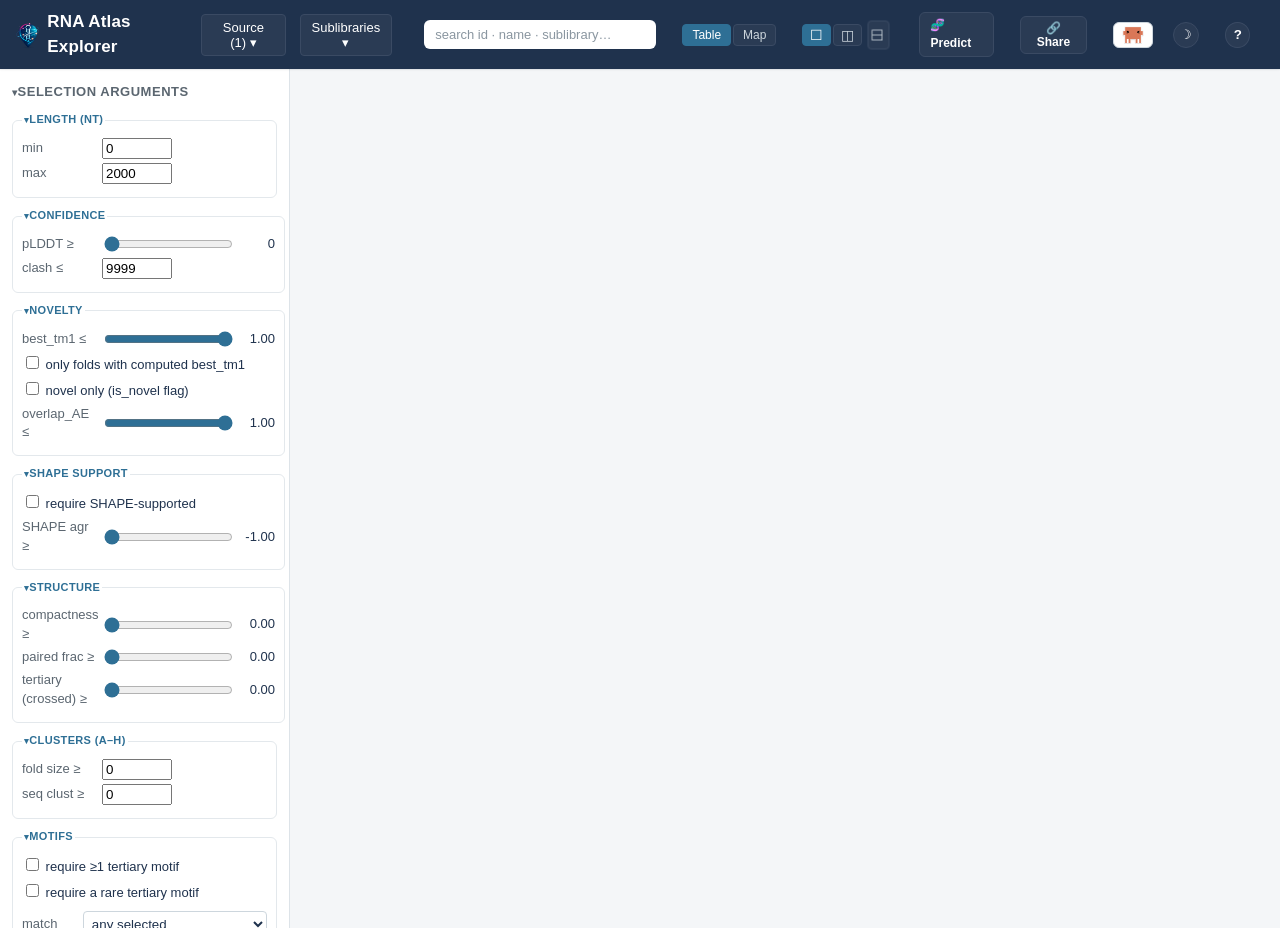
==== web/index.html @ cb6f8e68 "/inference: live-streamed Expert-mode reasoning + recent-jobs polish - "Show live reasoning" opt-in " ====
<!doctype html>
<html lang="en">
<head>
<meta charset="utf-8">
<meta name="viewport" content="width=device-width, initial-scale=1">
<!-- Fathom - beautiful, simple website analytics -->
<script src="https://cdn.usefathom.com/script.js" data-site="RSXPYHRE" data-spa="auto" defer></script>
<!-- / Fathom -->
<title>RNA Atlas Explorer — cryo-EM target selection</title>
<link rel="icon" type="image/png" sizes="32x32" href="favicon-32x32.png">
<link rel="icon" type="image/png" sizes="16x16" href="favicon-16x16.png">
<link rel="shortcut icon" href="favicon.ico">
<link rel="apple-touch-icon" sizes="180x180" href="apple-touch-icon.png">
<link rel="stylesheet" href="style.css">
<script>/* set theme before first paint to avoid a flash */try{if(localStorage.getItem("atlas_theme")==="dark")document.documentElement.setAttribute("data-theme","dark");}catch(e){}</script>
</head>
<body>
<div id="gate" class="hidden">
  <div class="gate-card">
    <img class="gate-logo" src="logo_exp.png" alt="RNA Atlas Explorer">
    <p class="gate-sub">Enter the access passcode.</p>
    <input id="gate-input" type="password" autocomplete="off" placeholder="passcode">
    <button id="gate-go">Enter</button>
    <p id="gate-msg" class="gate-err"></p>
    <p class="gate-note">Invitation-based access only for now. To get access, reach out to the team:</p>
    <a class="gate-mail" href="mailto:rhiju@stanford.edu,chaitjo@stanford.edu,zouinkhim@janelia.hhmi.org?subject=RNA%20Atlas%20Explorer%20%E2%80%94%20access%20request&amp;body=Hi%2C%0A%0AI%27d%20like%20to%20request%20access%20to%20the%20RNA%20Atlas%20Explorer.%0A%0AName%3A%0AAffiliation%3A%0A">&#9993; Request access</a>
  </div>
</div>

<header>
  <img class="hdr-logo" src="icon.png" alt="">
  <h1>RNA Atlas Explorer</h1>
  <span id="sourcewrap">
    <button id="source-btn" title="Choose data sources">Source &#9662;</button>
    <div id="source-panel" class="hidden"></div>
  </span>
  <span id="sublibwrap">
    <button id="sublib-btn" title="Filter by sublibrary (all selected by default)">Sublibraries &#9662;</button>
    <div id="sublib-panel" class="hidden">
      <div class="srcsub-h">Sublibraries <button id="sublib-all" class="linkish" type="button">all</button> · <button id="sublib-none" class="linkish" type="button">none</button></div>
      <div id="sublib_filter" class="letters"></div>
    </div>
  </span>
  <input id="search" type="search" placeholder="search id · name · sublibrary…" autocomplete="off">
  <span id="viewctl" title="view">
    <button data-view="table" class="active">Table</button>
    <button data-view="map">Map</button>
  </span>
  <span id="layoutctl" title="preview panel layout">
    <button data-mode="modal" title="Centered window">&#9744;</button>
    <button data-mode="right" title="Dock right">&#9707;</button>
    <button data-mode="bottom" title="Dock bottom">&#9707;</button>
  </span>
  <a id="inference-btn" href="inference/" title="Open RNAnix — predict a structure from a sequence">&#129516; Predict</a>
  <button id="share-btn" title="Copy a link to exactly this view (filters, map position, open fold)">&#128279; Share</button>
  <button id="agent-btn" title="Ask the Atlas assistant"><img src="claude.png" alt="Ask Claude"></button>
  <button id="theme-btn" title="Toggle light / dark theme" aria-label="Toggle light or dark theme">&#9789;</button>
  <button id="help-btn" title="What do the filters & metrics mean?">?</button>
  <span id="count" class="count"></span>
</header>

<div id="layout">
  <aside id="config">
    <h2>Selection arguments</h2>

    <fieldset>
      <legend>Length (nt)</legend>
      <div class="row"><label>min</label><input type="number" id="len_min" value="0" min="0"><span id="len_min_v"></span></div>
      <div class="row"><label>max</label><input type="number" id="len_max" value="2000" min="0"><span id="len_max_v"></span></div>
    </fieldset>

    <fieldset>
      <legend>Confidence</legend>
      <div class="row"><label>pLDDT &ge;</label><input type="range" id="plddt_min" min="0" max="100" value="0" step="1"><span id="plddt_min_v">0</span></div>
      <div class="row"><label>clash &le;</label><input type="number" id="clash_max" value="9999" step="1"></div>
    </fieldset>

    <fieldset>
      <legend>Novelty</legend>
      <div class="row"><label>best_tm1 &le;</label><input type="range" id="tm_max" min="0" max="1" value="1" step="0.01"><span id="tm_max_v">1.00</span></div>
      <label class="chk"><input type="checkbox" id="tm_has"> only folds with computed best_tm1</label>
      <label class="chk"><input type="checkbox" id="novel_only"> novel only (is_novel flag)</label>
      <div class="row"><label>overlap_AE &le;</label><input type="range" id="ov_max" min="0" max="1" value="1" step="0.01"><span id="ov_max_v">1.00</span></div>
    </fieldset>

    <fieldset>
      <legend>SHAPE support</legend>
      <label class="chk"><input type="checkbox" id="shape_ok"> require SHAPE-supported</label>
      <div class="row"><label>SHAPE agr &ge;</label><input type="range" id="agr_min" min="-1" max="1" value="-1" step="0.01"><span id="agr_min_v">-1.00</span></div>
    </fieldset>

    <fieldset>
      <legend>Structure</legend>
      <div class="row"><label>compactness &ge;</label><input type="range" id="cr_min" min="0" max="5" value="0" step="0.05"><span id="cr_min_v">0</span></div>
      <div class="row"><label>paired frac &ge;</label><input type="range" id="bp_min" min="0" max="1" value="0" step="0.01"><span id="bp_min_v">0.00</span></div>
      <div class="row"><label title="fraction of residues in a crossed (tertiary) contact pair — tangled fold, distinct from compactness">tertiary (crossed) &ge;</label><input type="range" id="cf_min" min="0" max="1" value="0" step="0.01"><span id="cf_min_v">0.00</span></div>
    </fieldset>

    <fieldset>
      <legend>Clusters (A&ndash;H)</legend>
      <div class="row"><label>fold size &ge;</label><input type="number" id="fold_min" value="0" min="0"></div>
      <div class="row"><label>seq clust &ge;</label><input type="number" id="sclust_min" value="0" min="0"></div>
    </fieldset>

    <fieldset>
      <legend>Motifs</legend>
      <label class="chk"><input type="checkbox" id="req_tert"> require &ge;1 tertiary motif</label>
      <label class="chk"><input type="checkbox" id="req_rare"> require a rare tertiary motif</label>
      <div class="row"><label>match</label><select id="motif_mode"><option value="any">any selected</option><option value="all">all selected</option></select></div>
      <div id="motif_filter"></div>
    </fieldset>

    <fieldset>
      <legend>Topology</legend>
      <select id="pk"><option value="any">pseudoknot: any</option><option value="1">pseudoknot only</option><option value="0">exclude pseudoknots</option></select>
    </fieldset>


    <fieldset>
      <legend>Termini &amp; scaffolding</legend>
      <select id="termini">
        <option value="any">5&prime;/3&prime; termini: any</option>
        <option value="bp">ends base-paired (1&harr;N)</option>
        <option value="trim">ends paired &mdash; trimmable overhangs</option>
      </select>
      <div class="row"><label>max overhang (nt)</label><input type="number" id="overhang_max" value="10" min="0"></div>
      <label class="chk"><input type="checkbox" id="uucg"> UUCG tetraloop only</label>
    </fieldset>

    <fieldset>
      <legend>Conditioning</legend>
      <label class="chk"><input type="checkbox" class="cf" value="msa"> MSA-conditioned</label>
      <label class="chk"><input type="checkbox" class="cf" value="tbm"> TBM (template-based)</label>
      <label class="chk"><input type="checkbox" class="cf" value="chemmap"> Chemmap input (SHAPE-guided)</label>
      <label class="chk"><input type="checkbox" class="cf" value="none"> Sequence-only (unconditioned)</label>
    </fieldset>

    <fieldset>
      <legend>Ranking</legend>
      <select id="rank_key">
        <option value="best_tm1:asc">novelty (best_tm1 ascending)</option>
        <option value="overlap_ae:asc">distinct vs A&ndash;E (overlap ascending)</option>
        <option value="score:desc">composite score</option>
        <option value="plddt:desc">pLDDT</option>
        <option value="length:desc">length (large first)</option>
        <option value="n_rare:desc">rare motifs</option>
        <option value="contact_ratio:desc">compactness</option>
        <option value="bp_fraction:desc">base-paired fraction</option>
        <option value="crossed_frac:desc">tertiary complexity (crossed-pairs)</option>
        <option value="mohca_regime_frac:desc">MOHCA-regime fraction (25&ndash;50 nt)</option>
        <option value="fold_size:desc">structural fold size (largest cluster)</option>
        <option value="seq_cluster_size:desc">sequence cluster size</option>
      </select>
      <div class="row"><label>top-N</label><input type="number" id="topn" value="200" min="1"></div>
      <label class="chk"><input type="checkbox" id="per_letter"> top-N per letter</label>
    </fieldset>

    <fieldset>
      <legend>Display</legend>
      <label class="chk" for="color_by">3D structure coloring</label>
      <select id="color_by">
        <option value="a23">2A3 SHAPE reactivity</option>
        <option value="dms">DMS reactivity</option>
        <option value="plddt">pLDDT confidence</option>
        <option value="pairing">base pairing (paired/unpaired)</option>
        <option value="nuc">nucleotide (A/C/G/U)</option>
        <option value="crossed">tertiary crossed-pairs (pinned residues)</option>
        <option value="spectrum">spectrum (5&prime;&rarr;3&prime;)</option>
      </select>
      <label class="chk" for="ss_view">2D secondary structure</label>
      <select id="ss_view"><option value="proj">3D projection (flattened fold)</option><option value="forna">2D layout (forna-style)</option><option value="arc">arc diagram</option></select>
      <label class="chk"><input type="checkbox" id="alt_palette" checked> base colors: A gold · C green · G red · U blue</label>
    </fieldset>

    <button id="reset">Reset</button>
  </aside>

  <main id="results">
    <table id="tbl">
      <thead><tr id="thead"></tr></thead>
      <tbody id="tbody"></tbody>
    </table>
    <div id="showmore" class="hidden"></div>
    <div id="mapwrap" class="hidden">
      <div id="mapctl">
        <label>color by</label>
        <select id="map_color">
          <option value="best_tm1">novelty (best_tm1)</option>
          <option value="plddt">pLDDT</option>
          <option value="fold_size">structural fold size</option>
          <option value="bp_fraction">base-paired fraction</option>
          <option value="contact_ratio">compactness</option>
          <option value="rna_type">RNA type</option>
          <option value="letter">library</option>
        </select>
        <span class="map-hint">scroll = zoom · drag = pan · click a point = open · hover = info</span>
        <span id="maplegend"></span>
      </div>
      <canvas id="map"></canvas>
      <div id="maptip" class="hidden"></div>
    </div>
  </main>
</div>

<div id="agent" class="hidden">
  <div class="agent-head">
    <img src="claude.png" alt="" class="agent-logo">
    <span>Atlas assistant</span>
    <select id="agent-model" title="model">
      <option value="claude-sonnet-4-6">Sonnet 4.6</option>
      <option value="claude-opus-4-8">Opus 4.8</option>
      <option value="claude-haiku-4-5-20251001">Haiku 4.5</option>
      <option value="claude-fable-5">Fable 5</option>
    </select>
    <button id="agent-clear" title="Clear conversation">clear</button>
    <button id="agent-close" title="Close">&times;</button>
  </div>
  <div id="agent-log"></div>
  <div id="agent-input-row">
    <textarea id="agent-input" rows="2" placeholder="Ask me to filter, find folds, analyze, or draw a chart…"></textarea>
    <button id="agent-send">Send</button>
  </div>
</div>

<div id="help" class="hidden">
  <div class="help-card">
    <button id="help-close" title="Close">&times;</button>
    <h2>Filters &amp; metrics</h2>
    <p class="help-intro">Every fold in the curated distillation set (7,757) is a redundancy-reduced cluster
      representative that is novel vs the v341 PDB training set. All filtering happens live in your browser;
      settings persist across reloads.</p>

    <h3>Identity &amp; size</h3>
    <dl>
      <dt>Search</dt><dd>Matches the <b>seq_id</b>, the human-readable <b>name</b>, or the <b>sublibrary</b>.</dd>
      <dt>Length</dt><dd>Design-region length in nucleotides (excludes the fixed primer/barcode padding).</dd>
      <dt>Source / letter</dt><dd>Pick datasets in the header <b>Source</b> menu — check any combination and the table merges them. Under <b>Ribonanza-2 curated</b>, per-library letter checkboxes appear: <b>A–E</b> = synthetic designs (gRNAde, UW, RNAMake), <b>F–H</b> = natural RNAs (RNAcentral). Ribo-1 pseudolabel / OpenKnot / RFAM-PDB are separate sources (no SHAPE/motif columns).</dd>
    </dl>

    <h3>Confidence</h3>
    <dl>
      <dt>pLDDT</dt><dd>Model confidence, 0–100; higher = more confident. The pool bar is pLDDT&gt;85.</dd>
      <dt>clashscore</dt><dd>Steric clashes per 1000 atoms (Phenix); lower = cleaner geometry. Populated on curated reps.</dd>
    </dl>

    <h3>Novelty</h3>
    <dl>
      <dt>best_tm1</dt><dd>USalign <b>TM1 to the closest of the 2,243 v341 PDB-RNA chains</b>. <b>Lower = more novel</b> (≲0.45 novel, ≲0.40 clearly novel). Fold-level for the whole set; the deck candidates use a per-structure value.</dd>
      <dt>nearest</dt><dd>The closest known PDB chain found for that TM1; hover (or see the deep view) for the <b>RCSB entry title</b> — handy for sanity checks.</dd>
      <dt>overlap_AE</dt><dd>For an F–H fold, the TM1 to its closest <b>A–E</b> fold — i.e. how structurally redundant it is across the natural/synthetic sets. Lower = more distinct.</dd>
    </dl>

    <h3>Chemical mapping (SHAPE/DMS)</h3>
    <dl>
      <dt>SHAPE</dt><dd><b>yes</b> = the fold's tertiary-motif residues are <i>protected</i> (mean 2A3 protection &gt; 0) or the fold's reactivity agrees with its predicted pairing (r(2A3) &lt; −0.2). <b>no</b> = reactivity exists but doesn't indicate protection. <b>n/d</b> = no usable protection signal (no tertiary motif to score, or no reactivity coverage) — the raw reactivity may still be viewable in the fold's deep view. A–E reactivity is read from the experiment HDF5s; F–H from the full design-aligned chemmap.</dd>
      <dt>SHAPE agr</dt><dd>SHAPE–pairing agreement: correlation of 2A3 reactivity with the <i>unpaired</i> positions. <b>Positive = good</b> (reactive where unpaired, protected where paired ⇒ the chemical mapping supports the predicted fold). This is the sign-flipped <code>r(2A3,is-paired)</code>.</dd>
    </dl>
    <p class="help-intro">In a fold's deep view, the <b>pairing track</b> (white = paired, light red = unpaired) sits under the DMS/2A3 reactivity rows so you can visually check agreement: unpaired (light red) should line up with reactive (red) reactivity. Pairing comes from the fold representative's predicted secondary structure.</p>

    <h3>Structure</h3>
    <dl>
      <dt>Compactness</dt><dd><b>C1′–C1′ contact ratio</b>: number of nucleotide pairs whose C1′ atoms are within 8 Å (sequence separation ≥ 6), divided by length. A globularity proxy (the RNA analog of the AlphaFold-DB Cα contact ratio). <b>Higher = more compact / globular</b>; an extended chain scores near 0.</dd>
      <dt>Base-paired fraction</dt><dd>Fraction of positions that are paired in the fold's predicted secondary structure (dot-bracket). Higher = more structured. Computed on the fold representative.</dd>
    </dl>

    <h3>Motifs &amp; topology</h3>
    <dl>
      <dt>Motifs</dt><dd>Tertiary RNA motifs detected by Rosetta <code>rna_motif</code> (A-minor, TL-receptor, T-loop, U-turn, platform, …). Filter by "≥1 tertiary", "a rare tertiary", or specific types. <b>tert</b>/<b>rare</b> columns count them.</dd>
      <dt>Tertiary complexity (crossed-pairs)</dt><dd><b>Fraction of residues in a ‘crossed’ contact pair</b> (Max/Rhiju): a 3D contact pair (i,j) is crossed when another contact (k,l) interleaves it (i&lt;k&lt;j&lt;l) — the residue is pinned by tertiary structure, not just nested 2D pairing. bpp-free 3D topology. <b>Distinct from compactness</b> (density) and a continuous 3D-contact generalization of <b>pseudoknot</b>: it separates genuinely tangled tertiary folds from merely compact hairpins. Threshold contact &lt; 12 Å, |i&minus;j| &ge; 8 (Rhiju to finalize). The “tertiary crossed-pairs” 3D coloring mode paints these pinned residues.</dd>
      <dt>MOHCA-regime fraction</dt><dd>Fraction of predicted contacts in MOHCA-seq’s strongest range (medium-range, 25&ndash;50 nt separation) — a proxy for where a MOHCA map would most add signal.</dd>
      <dt>Pseudoknot</dt><dd>The predicted secondary structure contains crossed base pairs.</dd>
    </dl>

    <h3>Ranking &amp; display</h3>
    <dl>
      <dt>Ranking · top-N · per letter</dt><dd>Sort key (novelty, compactness, base-paired fraction, pLDDT, length, …) and how many rows to show — overall, or top-N within each library. Click any column header to sort by it.</dd>
      <dt>Base colors</dt><dd>Toggle the sequence-strip nucleotide palette (A gold · C green · G red · U blue).</dd>
    </dl>

    <h3>Deep view (click any row)</h3>
    <dl>
      <dt>3D structure</dt><dd>Interactive cartoon; tertiary-motif residues shown as colored sticks. The <b>3D structure coloring</b> dropdown (Display panel) selects how the cartoon is colored: <b>2A3 / DMS reactivity</b> (blue = protected → red = reactive), <b>pLDDT confidence</b> (blue high → orange low), <b>base pairing</b> (white = paired, light red = unpaired), <b>nucleotide</b> (A/C/G/U palette), or <b>spectrum</b> (5′→3′). Reactivity falls back to spectrum when a fold has no chemical-mapping data. Dock it centered / right / bottom via the header layout buttons.</dd>
      <dt>Tracks</dt><dd>Motif lanes · sequence · DMS · 2A3 reactivity, aligned on the design-sequence position axis.</dd>
    </dl>
  </div>
</div>

<div id="deep" class="hidden mode-modal">
  <div class="deep-card">
    <div class="deep-head">
      <h2 id="deep-title"></h2>
      <div class="deep-tools">
        <select id="deep_color_by" class="deep-cby" title="3D coloring">
          <option value="a23">2A3 SHAPE reactivity</option>
          <option value="dms">DMS reactivity</option>
          <option value="plddt">pLDDT confidence</option>
          <option value="pairing">base pairing (paired/unpaired)</option>
          <option value="nuc">nucleotide (A/C/G/U)</option>
          <option value="crossed">tertiary crossed-pairs (pinned residues)</option>
          <option value="spectrum">spectrum (5&prime;&rarr;3&prime;)</option>
        </select>
        <span class="vtoggle" id="deep-vtoggle" title="3D viewer engine">
          <button type="button" data-v="3dmol">3Dmol</button>
          <button type="button" data-v="molstar">Mol*</button>
        </span>
        <button id="deep-pano" title="Panoramic view — tile everything to fit your screen">&#9974; Panoramic</button>
        <button id="deep-export" title="Download cif + pdb + png + txt as a zip">⤓ Export</button>
        <button id="deep-close" title="Close">&times;</button>
      </div>
    </div>
    <div class="deep-body">
      <div id="viewer3d"></div>
      <div id="tracks"></div>
      <div id="props"></div>
      <div id="reactchart"></div>
    </div>
  </div>
</div>

<div id="chartmodal" class="hidden">
  <div class="cm-card">
    <div class="cm-head"><span id="cm-title"></span><span class="cm-sp"></span><button id="cm-dl" title="Download">&#10515; download</button><button id="cm-close" title="Close">&times;</button></div>
    <div id="cm-body"></div>
  </div>
</div>

<script>/* theme toggle — self-contained, independent of app.js */
(function () {
  function sync() {
    var dark = document.documentElement.getAttribute("data-theme") === "dark";
    var b = document.getElementById("theme-btn");
    if (b) { b.innerHTML = dark ? "&#9728;" : "&#9789;"; b.title = dark ? "Switch to light theme" : "Switch to dark theme"; }
  }
  var btn = document.getElementById("theme-btn");
  if (btn) btn.addEventListener("click", function () {
    var dark = document.documentElement.getAttribute("data-theme") === "dark";
    if (dark) document.documentElement.removeAttribute("data-theme");
    else document.documentElement.setAttribute("data-theme", "dark");
    try { localStorage.setItem("atlas_theme", dark ? "light" : "dark"); } catch (e) {}
    sync();
  });
  sync();
})();
</script>
<script src="lib/3Dmol-min.js"></script>
<script src="config.js"></script>
<script src="datasets.js"></script>
<script src="viz_style.js"></script>
<script src="ss.js"></script>
<script src="app.js"></script>
<script src="agent.js"></script>
</body>
</html>
---- web/style.css ----
/* ============================================================================
   Design tokens. UI chrome colors/elevation/radii route through these CSS
   variables so the palette stays consistent and the UI can re-theme from one
   place. (Data-visualization colors — nucleotide/reactivity/pLDDT palettes,
   motif chips — are intentionally fixed and live in viz_style.js / inline.)
   [data-theme="dark"] overrides just the values (opt-in via the header toggle).
   Plot surfaces (--plot-bg) intentionally stay light in both themes: the map +
   reactivity canvases are drawn by JS with dark ink, so their background can't flip.
   ============================================================================ */
:root {
  --bg: #f4f6f8;
  --surface: #ffffff;
  --surface-2: #f0f3f6;
  --surface-3: #eef2f5;
  --header-bg: #1f324d;
  --header-fg: #ffffff;
  --header-fg-dim: #cdd6dd;
  --header-btn: #2a3b54;
  --header-btn-brd: #3a4a63;
  --text: #1f324d;
  --text-2: #34404d;
  --text-muted: #5b6670;
  --text-faint: #8a96a0;
  --border: #dde3e8;
  --border-2: #e3e8ec;
  --border-strong: #cdd6dd;
  --accent: #2e6f95;
  --accent-ink: #ffffff;
  --accent-soft: #eaf3f8;
  --row-hover: #eaf3f8;
  --danger: #c0504d;
  --danger-soft: #fbeaea;
  --ok: #3a7d44;
  --optin-bg: #e7eefc;
  --optin-brd: #9cb6e8;
  --link-loading: #2f6fd6;
  --tooltip-bg: #1f324d;
  --tooltip-fg: #ffffff;
  --viewer-bg: #0d1117;
  --plot-bg: #ffffff;
  --plot-brd: #dde3e8;
  --radius-sm: 4px;
  --radius: 6px;
  --radius-lg: 10px;
  --shadow-1: 0 1px 2px rgba(20,28,40,.06), 0 1px 1px rgba(20,28,40,.04);
  --shadow-2: 0 8px 28px rgba(20,28,40,.18);
  --shadow-3: 0 16px 50px rgba(10,18,24,.34);
  --scrim: rgba(20,28,40,.55);
  --tr-fast: .13s ease;
  --tr: .18s ease;
}
[data-theme="dark"] {
  --bg: #0f141b;
  --surface: #171e28;
  --surface-2: #1c2530;
  --surface-3: #222c38;
  --header-bg: #0b1017;
  --header-fg: #e6edf3;
  --header-fg-dim: #9aa7b3;
  --header-btn: #223243;
  --header-btn-brd: #33445a;
  --text: #e6edf3;
  --text-2: #cdd6dd;
  --text-muted: #9aa7b3;
  --text-faint: #93a1b0;
  --border: #2a3542;
  --border-2: #2a3542;
  --border-strong: #384656;
  --accent: #4a9fd4;
  --accent-ink: #08131c;
  --accent-soft: #172734;
  --row-hover: #1d2a36;
  --danger: #e0736f;
  --danger-soft: #2e1b1b;
  --ok: #5bb168;
  --optin-bg: #1a2740;
  --optin-brd: #35507f;
  --link-loading: #6ea8ff;
  --tooltip-bg: #05080c;
  --tooltip-fg: #e6edf3;
  --shadow-1: 0 1px 2px rgba(0,0,0,.4);
  --shadow-2: 0 8px 28px rgba(0,0,0,.5);
  --shadow-3: 0 16px 50px rgba(0,0,0,.62);
  --scrim: rgba(3,6,10,.66);
}

* { box-sizing: border-box; }
html { color-scheme: light; }
[data-theme="dark"] { color-scheme: dark; }
body { margin: 0; font: 13px/1.45 -apple-system, Segoe UI, Roboto, sans-serif; color: var(--text); background: var(--bg); -webkit-font-smoothing: antialiased; }
::selection { background: color-mix(in srgb, var(--accent) 28%, transparent); }
a { color: var(--accent); }
:focus-visible { outline: 2px solid var(--accent); outline-offset: 2px; border-radius: 3px; }
button { transition: background-color var(--tr-fast), color var(--tr-fast), border-color var(--tr-fast), box-shadow var(--tr-fast), transform var(--tr-fast); }

/* thin, theme-aware scrollbars */
* { scrollbar-width: thin; scrollbar-color: var(--border-strong) transparent; }
*::-webkit-scrollbar { width: 10px; height: 10px; }
*::-webkit-scrollbar-thumb { background: var(--border-strong); border-radius: 6px; border: 2px solid transparent; background-clip: content-box; }
*::-webkit-scrollbar-thumb:hover { background: var(--text-faint); background-clip: content-box; }

header { display: flex; align-items: center; gap: 14px; padding: 10px 16px; background: var(--header-bg); color: var(--header-fg); box-shadow: var(--shadow-1); position: relative; z-index: 40; }
header h1 { font-size: 17px; margin: 0; font-weight: 600; letter-spacing: .01em; }
.hdr-logo { height: 30px; width: auto; margin-right: -6px; }
.universe { font-size: 12px; background: var(--accent); padding: 2px 8px; border-radius: 10px; }
#sourcewrap { position: relative; }
#source-btn { font-size: 13px; border: 1px solid var(--header-btn-brd); background: var(--header-btn); color: var(--header-fg); cursor: pointer; border-radius: var(--radius-sm); padding: 5px 11px; }
#source-btn:hover { background: var(--accent); border-color: var(--accent); }
#source-panel { position: absolute; top: 30px; left: 0; z-index: 60; background: var(--surface); color: var(--text); border: 1px solid var(--border-strong); border-radius: 8px; box-shadow: var(--shadow-2); padding: 8px 12px; min-width: 230px; }
#source-panel.hidden { display: none; }
#source-panel .srcrow { display: block; font-weight: 600; margin: 6px 0 2px; cursor: pointer; }
#source-panel .srcrow input { margin-right: 6px; }
#source-panel { max-height: 74vh; overflow-y: auto; }
#source-panel .srcsub { margin: 2px 0 8px 20px; }
#source-panel .srcsub label { font-weight: 400; }
.srcsub-h { font-size: 10px; text-transform: uppercase; letter-spacing: .04em; color: var(--text-muted); font-weight: 700; margin: 2px 0 6px; }
/* Sublibraries menu — sibling of the Source menu */
#sublibwrap { position: relative; }
#sublib-btn { font-size: 13px; border: 1px solid var(--header-btn-brd); background: var(--header-btn); color: var(--header-fg); cursor: pointer; border-radius: var(--radius-sm); padding: 5px 11px; }
#sublib-btn:hover { background: var(--accent); border-color: var(--accent); }
#sublib-panel { position: absolute; top: 30px; left: 0; z-index: 60; background: var(--surface); color: var(--text); border: 1px solid var(--border-strong); border-radius: 8px; box-shadow: var(--shadow-2); padding: 8px 12px; min-width: 230px; max-height: 74vh; overflow-y: auto; }
#sublib-panel.hidden { display: none; }
#sublib-panel #sublib_filter label { font-weight: 400; font-size: 11px; }
.linkish { background: none; border: 0; color: var(--accent); cursor: pointer; font-size: 10px; padding: 0 2px; }
.linkish:hover { text-decoration: underline; }
#search { margin-left: 18px; width: 260px; padding: 6px 10px; border: 1px solid transparent; border-radius: var(--radius); font-size: 13px; background: var(--surface); color: var(--text); }
#search::placeholder { color: var(--text-faint); }
#search:focus { border-color: var(--accent); }
#layoutctl { margin-left: 12px; display: inline-flex; gap: 2px; }
#layoutctl button { font-size: 14px; line-height: 1; border: 1px solid var(--header-btn-brd); background: var(--header-btn); color: var(--header-fg-dim); cursor: pointer; border-radius: var(--radius-sm); padding: 3px 7px; }
#layoutctl button:hover { color: var(--header-fg); }
#layoutctl button.active { background: var(--accent); color: var(--accent-ink); border-color: var(--accent); }
#layoutctl button[data-mode="bottom"] { transform: rotate(90deg); }
#help-btn, #theme-btn { margin-left: 12px; width: 26px; height: 26px; border-radius: 50%; border: 1px solid var(--header-btn-brd); background: var(--header-btn); color: var(--header-fg); cursor: pointer; font-weight: 700; line-height: 1; }
#theme-btn { margin-left: 6px; font-size: 13px; font-weight: 400; }
#help-btn:hover, #theme-btn:hover { background: var(--accent); border-color: var(--accent); transform: translateY(-1px); }
.count { margin-left: auto; font-size: 12px; opacity: .85; font-variant-numeric: tabular-nums; }

#help { position: fixed; inset: 0; background: var(--scrim); display: flex; align-items: center; justify-content: center; z-index: 80; backdrop-filter: blur(2px); }
#help.hidden { display: none; }
.help-card { background: var(--surface); border-radius: var(--radius-lg); width: 88vw; max-width: 760px; max-height: 86vh; overflow: auto; padding: 20px 26px; position: relative; box-shadow: var(--shadow-3); }
.help-card h2 { margin: 0 0 6px; color: var(--text); }
.help-card h3 { margin: 16px 0 4px; color: var(--accent); font-size: 13px; text-transform: uppercase; letter-spacing: .03em; border-bottom: 1px solid var(--surface-3); padding-bottom: 3px; }
.help-intro { color: var(--text-muted); font-size: 13px; margin: 0 0 6px; }
.help-card dl { margin: 0; }
.help-card dt { font-weight: 700; color: var(--text); margin-top: 7px; }
.help-card dd { margin: 1px 0 0; color: var(--text-2); font-size: 13px; line-height: 1.5; }
.help-card code { background: var(--surface-3); padding: 0 4px; border-radius: 3px; }
#help-close { position: absolute; top: 8px; right: 12px; font-size: 22px; border: 0; background: none; cursor: pointer; color: var(--text-muted); }

#layout { display: flex; height: calc(100vh - 41px); width: 100%; }
/* docked preview reflows the page so the table stays fully visible */
body.deepopen-right #layout { width: calc(100% - 46vw); }
body.deepopen-bottom #layout { height: calc(100vh - 41px - 48vh); }
#config { width: 290px; overflow-y: auto; padding: 10px 12px; background: var(--surface); border-right: 1px solid var(--border); }
#config h2 { font-size: 13px; text-transform: uppercase; letter-spacing: .04em; color: var(--text-muted); margin: 4px 0 10px; }
fieldset { border: 1px solid var(--border-2); border-radius: var(--radius); margin: 0 0 10px; padding: 6px 9px 9px; }
legend { font-size: 11px; font-weight: 600; color: var(--accent); text-transform: uppercase; letter-spacing: .03em; cursor: pointer; user-select: none; }
legend::before { content: "\25be "; font-size: 9px; }
fieldset.collapsed legend::before { content: "\25b8 "; }
fieldset.collapsed > *:not(legend) { display: none; }
#config h2 { cursor: pointer; user-select: none; }
#config h2::before { content: "\25be "; font-size: 10px; }
#config.allcollapsed h2::before { content: "\25b8 "; }
#config.allcollapsed fieldset, #config.allcollapsed button { display: none; }
.row { display: flex; align-items: center; gap: 6px; margin: 4px 0; }
.row label { width: 74px; color: var(--text-muted); }
.row input[type=number] { width: 70px; }
.row input[type=range] { flex: 1; accent-color: var(--accent); }
.row span { width: 34px; text-align: right; font-variant-numeric: tabular-nums; color: var(--text); }
.chk { display: block; margin: 4px 0; cursor: pointer; }
input[type=checkbox], input[type=radio] { accent-color: var(--accent); }
select { width: 100%; margin: 4px 0; padding: 4px; background: var(--surface); color: var(--text); border: 1px solid var(--border-strong); border-radius: var(--radius-sm); }
.letters { display: flex; flex-wrap: wrap; gap: 4px; margin-top: 4px; }
.letters label { background: var(--surface-3); border-radius: var(--radius-sm); padding: 2px 7px; cursor: pointer; transition: background-color var(--tr-fast); }
.letters label:hover { background: var(--accent-soft); }
.letters label.lf-opt { background: var(--optin-bg); border: 1px dashed var(--optin-brd); }  /* opt-in companion (I–Q) */
.letters input { margin-right: 3px; }
.letters .lf-note { flex-basis: 100%; font-weight: 400; font-size: 10px; color: var(--text-muted); margin-top: 2px; }
.letters .lf-note.loading { color: var(--link-loading); }
#motif_filter { max-height: 150px; overflow-y: auto; margin-top: 4px; border-top: 1px solid var(--surface-3); padding-top: 4px; }
#motif_filter label { display: block; font-size: 12px; cursor: pointer; }
#reset { width: 100%; padding: 7px; background: var(--accent); color: var(--accent-ink); border: 0; border-radius: var(--radius); cursor: pointer; font-weight: 600; }
#reset:hover { box-shadow: var(--shadow-1); transform: translateY(-1px); filter: brightness(1.05); }

#results { flex: 1; overflow: auto; }
table { border-collapse: collapse; width: 100%; background: var(--surface); }
th, td { padding: 5px 10px; text-align: left; border-bottom: 1px solid var(--surface-3); white-space: nowrap; }
th { position: sticky; top: 0; background: var(--surface-2); cursor: pointer; font-size: 11px; text-transform: uppercase; letter-spacing: .03em; color: var(--text-muted); z-index: 1; box-shadow: 0 1px 0 var(--border); }
th:hover { color: var(--text); }
th.sorted { color: var(--accent); }
th.sorted::after { content: " \25be"; }
th.asc::after { content: " \25b4"; }
tbody tr { cursor: pointer; transition: background-color var(--tr-fast); }
tbody tr:hover { background: var(--row-hover); }
.bar { display: inline-block; height: 9px; border-radius: 2px; vertical-align: middle; }
.pill { font-size: 10px; padding: 1px 5px; border-radius: 8px; color: #fff; }
.motif-chip { font-size: 10px; padding: 0 4px; border-radius: 3px; color: #fff; margin-right: 2px; }
.num { font-variant-numeric: tabular-nums; text-align: right; }

#deep.hidden { display: none !important; }
/* modal (default) */
#deep.mode-modal { position: fixed; inset: 0; background: var(--scrim); display: flex; align-items: center; justify-content: center; z-index: 50; backdrop-filter: blur(2px); }
#deep.mode-modal .deep-card { width: 92vw; max-width: 1150px; height: 88vh; border-radius: var(--radius-lg); box-shadow: var(--shadow-3); }
/* dock right */
#deep.mode-right { position: fixed; top: 41px; right: 0; bottom: 0; width: 46vw; z-index: 50; }
#deep.mode-right .deep-card { width: 100%; height: 100%; border-radius: 0; box-shadow: -4px 0 24px rgba(0,0,0,.25); }
/* dock bottom */
#deep.mode-bottom { position: fixed; left: 0; right: 0; bottom: 0; height: 48vh; z-index: 50; }
#deep.mode-bottom .deep-card { width: 100%; height: 100%; border-radius: 0; box-shadow: 0 -4px 24px rgba(0,0,0,.25); }
#deep.mode-right .deep-body, #deep.mode-bottom .deep-body { grid-template-columns: 1fr; }
#deep.mode-right #viewer3d, #deep.mode-bottom #viewer3d { grid-row: auto; height: 300px; }
.deep-card { background: var(--surface); padding: 14px 18px; position: relative; overflow: auto; }
.deep-head { display: flex; align-items: flex-start; gap: 10px; margin-bottom: 8px; }
.deep-tools { flex: 0 0 auto; display: flex; flex-wrap: wrap; justify-content: flex-end; gap: 2px; z-index: 2; }
.deep-tools button { font-size: 16px; line-height: 1; border: 1px solid var(--border); background: var(--bg); cursor: pointer; color: var(--text-muted); border-radius: var(--radius-sm); padding: 3px 7px; }
.deep-tools button:hover { background: var(--accent-soft); color: var(--accent); border-color: var(--accent); }
.deep-tools button[data-mode="bottom"] { transform: rotate(90deg); }
.deep-cby { width: auto; max-width: 190px; margin: 0 4px 0 0; padding: 3px 5px; font-size: 11px; vertical-align: middle; border: 1px solid var(--border); border-radius: var(--radius-sm); background: var(--bg); color: var(--text-muted); }
.vtoggle { display: inline-flex; gap: 0; margin-right: 4px; }
.vtoggle button { font-size: 11px; padding: 3px 9px; border: 1px solid var(--border); background: var(--bg); color: var(--text-muted); cursor: pointer; }
.vtoggle button:first-child { border-radius: var(--radius-sm) 0 0 var(--radius-sm); }
.vtoggle button:last-child { border-radius: 0 var(--radius-sm) var(--radius-sm) 0; border-left: 0; }
.vtoggle button.active { background: var(--accent); color: var(--accent-ink); border-color: var(--accent); }
#deep-close { font-size: 18px; }
#deep-export { font-size: 12px; padding: 4px 10px; font-weight: 600; color: var(--accent); }
#deep-export:hover { background: var(--accent); color: var(--accent-ink); border-color: var(--accent); }
#deep-title { margin: 0; font-size: 16px; line-height: 1.3; flex: 1 1 auto; min-width: 0; overflow-wrap: anywhere; }
.deep-body { display: grid; grid-template-columns: 1.1fr 1fr; grid-template-rows: auto auto; gap: 12px; }
#viewer3d { position: relative; width: 100%; height: 420px; min-height: 240px; background: var(--viewer-bg); border-radius: var(--radius); grid-row: span 2; resize: vertical; overflow: hidden; }
#tracks { width: 100%; overflow-x: auto; color: var(--text-muted); }   /* color = theme for the currentColor SVG labels */
.ss2d { text-align: center; margin-top: 4px; }
.ss2d svg { width: 100%; max-width: 340px; height: auto; display: inline-block; }
.ss2d-arc svg { max-width: none; }   /* arc diagram is wide — don't cap it at the square-diagram width */
.ss2d-proj { cursor: grab; touch-action: none; }   /* the 3D projection is draggable to rotate */
.ss-cap { font-size: 11px; color: var(--text-muted); margin: 10px 0 3px; display: flex; align-items: center; flex-wrap: wrap; gap: 6px; }
.ss-switch { display: inline-flex; gap: 0; }
.ss-pill { font-size: 10px; padding: 2px 8px; border: 1px solid var(--border); background: var(--surface); color: var(--text-muted); cursor: pointer; transition: background-color var(--tr-fast), color var(--tr-fast); }
.ss-pill:first-child { border-radius: var(--radius-sm) 0 0 var(--radius-sm); }
.ss-pill:last-child { border-radius: 0 var(--radius-sm) var(--radius-sm) 0; border-left: 0; }
.ss-pill:hover { background: var(--accent-soft); color: var(--accent); }
.ss-pill.active { background: var(--accent); color: var(--accent-ink); border-color: var(--accent); }
.ss-note { color: var(--text-faint); }
#props { font-size: 12px; }
#props table { width: 100%; }
#props td { white-space: normal; }
#props tr:hover td { background: var(--surface-2); }
#props td.muted { width: 40%; }
#reactchart { width: 100%; grid-column: 2; }
#reactchart:empty { display: none; }
#deep.mode-right #reactchart, #deep.mode-bottom #reactchart { grid-column: auto; }
.reactchart-title { margin: 0 0 6px; font-size: 12px; font-weight: 600; color: var(--text); }
.reactchart-caption { margin: 8px 0 3px; font-size: 11px; color: var(--text-muted); }
#reactchart canvas { width: 100%; height: 120px; display: block; box-sizing: border-box; background: var(--plot-bg); border: 1px solid var(--plot-brd); border-radius: var(--radius); }
.reactchart-legend { display: flex; flex-wrap: wrap; gap: 12px; align-items: center; margin-top: 6px; font-size: 11px; color: var(--text-muted); }
.reactchart-swatch { display: inline-block; width: 10px; height: 10px; margin-right: 4px; border-radius: 2px; vertical-align: -1px; }
.muted { color: var(--text-faint); }

#gate { position: fixed; inset: 0; background: var(--header-bg); display: flex; align-items: center; justify-content: center; z-index: 100; }
#gate.hidden { display: none; }
.gate-card { background: var(--surface); padding: 30px 34px; border-radius: var(--radius-lg); width: 320px; text-align: center; box-shadow: var(--shadow-3); }
.gate-card h2 { margin: 0 0 2px; font-size: 18px; color: var(--text); }
.gate-logo { display: block; width: 240px; max-width: 82%; height: auto; margin: 0 auto 12px; }
.gate-sub { margin: 0 0 14px; color: var(--text-muted); font-size: 13px; }
.gate-card input { width: 100%; padding: 9px; border: 1px solid var(--border-strong); border-radius: var(--radius); font-size: 14px; background: var(--surface); color: var(--text); }
.gate-card input:focus { border-color: var(--accent); }
.gate-card button { width: 100%; padding: 9px; margin-top: 10px; background: var(--accent); color: var(--accent-ink); border: 0; border-radius: var(--radius); cursor: pointer; font-size: 14px; font-weight: 600; }
.gate-card button:hover { filter: brightness(1.06); }
.gate-err { color: var(--danger); min-height: 1em; margin: 10px 0 0; font-size: 12px; }
.gate-note { margin: 18px 0 10px; padding-top: 14px; border-top: 1px solid var(--border-2); color: var(--text-muted); font-size: 12px; line-height: 1.5; }
.gate-mail { display: inline-block; text-decoration: none; padding: 8px 14px; border: 1px solid var(--accent); color: var(--accent); border-radius: var(--radius); font-size: 13px; font-weight: 600; }
.gate-mail:hover { background: var(--accent); color: var(--accent-ink); }

/* ---------- view toggle + agent button (header) ---------- */
#viewctl { margin-left: 12px; display: inline-flex; gap: 2px; }
#viewctl button { font-size: 12px; border: 1px solid var(--header-btn-brd); background: var(--header-btn); color: var(--header-fg-dim); cursor: pointer; border-radius: var(--radius-sm); padding: 3px 9px; }
#viewctl button:hover { color: var(--header-fg); }
#viewctl button.active { background: var(--accent); color: var(--accent-ink); border-color: var(--accent); }
#agent-btn { margin-left: 12px; font-size: 12px; font-weight: 600; border: 1px solid var(--header-btn-brd); background: var(--header-btn); color: var(--header-fg); cursor: pointer; border-radius: var(--radius); padding: 4px 10px; }
#agent-btn:hover { background: var(--accent); }
#share-btn { margin-left: 12px; font-size: 12px; font-weight: 600; border: 1px solid var(--header-btn-brd); background: var(--header-btn); color: var(--header-fg); cursor: pointer; border-radius: var(--radius); padding: 4px 10px; }
#share-btn:hover { background: var(--accent); border-color: var(--accent); }
#share-btn.copied { background: var(--ok); border-color: var(--ok); }
#inference-btn { margin-left: 12px; font-size: 12px; font-weight: 600; border: 1px solid var(--header-btn-brd); background: var(--header-btn); color: var(--header-fg); cursor: pointer; border-radius: var(--radius); padding: 4px 10px; display: inline-block; text-decoration: none; }
#inference-btn:hover { background: var(--accent); border-color: var(--accent); transform: translateY(-1px); }

/* ---------- scatter map ---------- */
#tbl.hidden, #mapwrap.hidden, #agent.hidden { display: none !important; }
#results { position: relative; }
#mapwrap { position: absolute; inset: 0; display: flex; flex-direction: column; background: var(--plot-bg); }
#mapctl { display: flex; align-items: center; gap: 8px; padding: 6px 10px; border-bottom: 1px solid var(--surface-3); font-size: 12px; color: var(--text-muted); flex-wrap: wrap; background: var(--surface); }
#mapctl select { width: auto; margin: 0; }
.map-hint { color: var(--text-faint); font-size: 11px; }
#maplegend { margin-left: auto; display: inline-flex; align-items: center; gap: 8px; font-size: 11px; }
#maplegend .lg { display: inline-flex; align-items: center; gap: 3px; color: var(--text-muted); }
#maplegend .lg i { width: 10px; height: 10px; border-radius: 2px; display: inline-block; }
#maplegend .lgbar { width: 90px; height: 9px; border-radius: 2px; display: inline-block; }
#map { flex: 1; display: block; cursor: grab; background: var(--plot-bg); }
#map:active { cursor: grabbing; }
#maptip { position: absolute; pointer-events: none; background: var(--tooltip-bg); color: var(--tooltip-fg); font-size: 11px; padding: 4px 7px; border-radius: var(--radius-sm); z-index: 5; max-width: 260px; box-shadow: var(--shadow-2); }
#maptip.hidden { display: none; }

/* ---------- agent panel ---------- */
#agent { position: fixed; top: 41px; right: 0; bottom: 0; width: 380px; background: var(--surface); border-left: 1px solid var(--border); box-shadow: var(--shadow-2); display: flex; flex-direction: column; z-index: 60; }
.agent-head { display: flex; align-items: center; gap: 8px; padding: 9px 12px; background: var(--header-bg); color: var(--header-fg); font-weight: 600; font-size: 13px; }
.agent-head button { margin-left: auto; background: none; border: 0; color: var(--header-fg-dim); cursor: pointer; font-size: 13px; }
.agent-head #agent-close { margin-left: 6px; font-size: 18px; }
#agent-log { flex: 1; overflow-y: auto; padding: 10px; display: flex; flex-direction: column; gap: 8px; }
#agent-log .msg { font-size: 13px; line-height: 1.45; padding: 7px 10px; border-radius: 12px; max-width: 92%; }
#agent-log .msg.user { align-self: flex-end; background: var(--accent); color: var(--accent-ink); border-bottom-right-radius: 4px; }
#agent-log .msg.bot { align-self: flex-start; background: var(--surface-2); color: var(--text); border-bottom-left-radius: 4px; }
#agent-log .msg.muted { color: var(--text-faint); background: none; }
#agent-log .msg.err { background: var(--danger-soft); color: var(--danger); }
#agent-log .msg code { background: var(--surface-3); padding: 0 3px; border-radius: 3px; font-size: 12px; }
.agent-chart { display: block; }
#agent-input-row { display: flex; gap: 6px; padding: 8px; border-top: 1px solid var(--surface-3); }
#agent-input { flex: 1; resize: none; border: 1px solid var(--border-strong); border-radius: var(--radius); padding: 6px 8px; font: 13px inherit; background: var(--surface); color: var(--text); }
#agent-input:focus { border-color: var(--accent); }
#agent-send { background: var(--accent); color: var(--accent-ink); border: 0; border-radius: var(--radius); padding: 0 14px; cursor: pointer; font-weight: 600; }
#agent-send:hover { filter: brightness(1.06); }

/* ---------- Claude agent button + model select ---------- */
#agent-btn { background: var(--surface); padding: 3px 8px; border-color: var(--border-strong); }
#agent-btn:hover { background: var(--accent-soft); }
#agent-btn img { height: 18px; display: block; }
.agent-logo { height: 18px; width: auto; }
#agent-model { width: auto; margin: 0 0 0 6px; font-size: 11px; padding: 2px 4px; border-radius: var(--radius-sm); border: 0; background: var(--header-btn); color: var(--header-fg); }
#agent-log .welcome .ex { display: flex; flex-direction: column; gap: 5px; margin-top: 8px; }
#agent-log .ex-chip { text-align: left; background: var(--surface); border: 1px solid var(--border-strong); border-radius: 8px; padding: 6px 9px; font: 12px inherit; color: var(--accent); cursor: pointer; transition: background-color var(--tr-fast), color var(--tr-fast), border-color var(--tr-fast); }
#agent-log .ex-chip:hover { background: var(--accent); color: var(--accent-ink); border-color: var(--accent); }
#agent-log .msg.bot { overflow-x: auto; }
#agent-log .agent-tbl { border-collapse: collapse; font-size: 11px; margin: 3px 0; }
#agent-log .agent-tbl th, #agent-log .agent-tbl td { border: 1px solid var(--border-strong); padding: 2px 6px; text-align: left; white-space: nowrap; }
#agent-log .agent-tbl th { background: var(--surface-3); font-weight: 600; }
#agent-log .msg.thinking { color: var(--text-muted); background: var(--surface-2); animation: agentpulse 1.1s ease-in-out infinite; }
@keyframes agentpulse { 0%, 100% { opacity: .55; } 50% { opacity: 1; } }

/* wider panel + full-length messages (no internal scrolling) */
#agent { width: 440px; }
#agent-log .msg { max-width: 97%; }
#agent-log .msg.bot { max-width: 100%; overflow-x: visible; }
#agent-log .agent-tbl { width: 100%; }
#agent-log .agent-tbl th, #agent-log .agent-tbl td { white-space: normal; }

/* chart tools (under each in-chat chart) */
.chart-tools { display: flex; gap: 6px; margin-top: 4px; }
.chart-tools button, .open3d { font-size: 11px; border: 1px solid var(--border-strong); background: var(--surface); color: var(--accent); border-radius: var(--radius); padding: 2px 8px; cursor: pointer; }
.chart-tools button:hover, .open3d:hover { background: var(--accent); color: var(--accent-ink); border-color: var(--accent); }
.open3d { margin-left: 4px; }

/* expand / 3D modal */
#chartmodal { position: fixed; inset: 0; background: var(--scrim); display: flex; align-items: center; justify-content: center; z-index: 90; backdrop-filter: blur(2px); }
#chartmodal.hidden { display: none; }
.cm-card { background: var(--surface); width: 86vw; height: 86vh; border-radius: var(--radius-lg); display: flex; flex-direction: column; overflow: hidden; box-shadow: var(--shadow-3); }
.cm-head { display: flex; align-items: center; gap: 10px; padding: 9px 14px; background: var(--header-bg); color: var(--header-fg); font-weight: 600; }
.cm-head .cm-sp { flex: 1; }
.cm-head button { background: var(--header-btn); border: 1px solid var(--header-btn-brd); color: var(--header-fg); border-radius: var(--radius); padding: 4px 10px; cursor: pointer; font-size: 13px; }
.cm-head button:hover { background: var(--accent); border-color: var(--accent); }
#cm-close { font-size: 16px; }
#cm-body { flex: 1; position: relative; padding: 0; background: var(--plot-bg); }
#cm-body canvas { display: block; }
.cm-loading { color: var(--text-faint); padding: 20px; }

/* show-more (pagination) */
#showmore { padding: 12px; text-align: center; }
#showmore.hidden { display: none; }
#showmore button { background: var(--accent); color: var(--accent-ink); border: 0; border-radius: var(--radius); padding: 6px 14px; margin: 0 4px; cursor: pointer; font-size: 13px; font-weight: 600; }
#showmore button:hover { filter: brightness(1.06); transform: translateY(-1px); }
#showmore #all-btn { background: var(--text-muted); }
.sm-note { color: var(--text-faint); font-size: 12px; margin-left: 8px; }

/* ---------- panoramic (dashboard) deep-view — AlphaFold-DB-style tiling ----------
   Full-screen overlay that tiles every panel as a clean card, sized to fit the
   viewport (no horizontal scrollbars — the track/2D SVGs are fluid via viewBox).
   The column count adapts to screen width at the breakpoints below. */
.deep-tools button.active { background: var(--accent); color: var(--accent-ink); border-color: var(--accent); }
#deep.mode-panoramic { position: fixed; inset: 0; background: var(--scrim); display: flex; padding: 2.2vh 1.4vw; z-index: 50; backdrop-filter: blur(2px); }
#deep.mode-panoramic .deep-card { width: 100%; height: 100%; max-width: none; border-radius: var(--radius-lg); box-shadow: var(--shadow-3); overflow: auto; padding: 14px 18px; background: var(--bg); }
#deep.mode-panoramic .deep-body { display: grid; gap: 14px; grid-template-columns: 1fr; align-items: start; }
/* every panel → card */
#deep.mode-panoramic .deep-body > div { background: var(--surface); border: 1px solid var(--border); border-radius: var(--radius-lg); box-shadow: var(--shadow-1); padding: 12px 14px; min-width: 0; }
#deep.mode-panoramic #viewer3d { padding: 0; overflow: hidden; }
#deep.mode-panoramic #reactchart:empty { display: none; }
/* fluid reactivity lanes: scale to the card instead of forcing a scrollbar (direct-child svg
   only — the 2D structure is wrapped in .ss2d and stays capped, see below) */
#deep.mode-panoramic #tracks { overflow-x: visible; }
#deep.mode-panoramic #tracks > svg { width: 100%; height: auto; max-width: none; display: block; }
#deep.mode-panoramic #deep_color_by { display: none; }   /* channels are all shown → no color-by selector needed (the 2D-view selector stays) */
/* per-channel 3D gallery (panoramic left panel): the structure colored by every channel at once */
#viewer3d.pano-gallery { position: relative; display: grid; grid-template-columns: repeat(2, 1fr); gap: 10px; background: transparent; padding: 0; height: auto; min-height: 0; resize: none; align-content: start; }
.chan-cell { position: relative; background: var(--viewer-bg); border-radius: var(--radius); overflow: hidden; aspect-ratio: 1 / 1; }
.chan-viewer { position: absolute; inset: 0; }
.chan-lab { position: absolute; top: 5px; left: 6px; z-index: 2; font-size: 10px; color: #dbe4ee; background: rgba(13,17,23,.62); padding: 1px 6px; border-radius: 4px; pointer-events: none; }
.chan-leg { position: absolute; right: 6px; bottom: 6px; z-index: 2; display: flex; align-items: center; gap: 3px; background: rgba(13,17,23,.66); color: #dbe4ee; padding: 2px 5px; border-radius: 4px; font-size: 9px; line-height: 1.1; pointer-events: none; }
.leg-bar { display: inline-block; width: 40px; height: 7px; border-radius: 2px; }
.leg-sw { display: inline-block; width: 8px; height: 8px; border-radius: 2px; vertical-align: -1px; border: 1px solid rgba(255,255,255,.35); }
.leg-lab { white-space: nowrap; }
.pano-zoom { position: absolute; top: 6px; right: 6px; z-index: 4; display: flex; gap: 2px; }
.pano-zoom button { width: 20px; height: 20px; border: 1px solid var(--border); background: var(--surface); color: var(--text); border-radius: 4px; cursor: pointer; font-size: 13px; line-height: 1; padding: 0; box-shadow: var(--shadow-1); }
.pano-zoom button:hover { background: var(--accent); color: var(--accent-ink); border-color: var(--accent); }
.meta-size { display: flex; justify-content: flex-end; gap: 3px; margin-bottom: 4px; }
.meta-size button { font-size: 11px; padding: 1px 8px; border: 1px solid var(--border); background: var(--surface); color: var(--text-muted); border-radius: var(--radius-sm); cursor: pointer; }
.meta-size button:hover { background: var(--accent-soft); color: var(--accent); }
@media (min-width: 1000px) {
  #deep.mode-panoramic .deep-body {
    grid-template-columns: 1.25fr 1fr;
    grid-template-areas: "viewer tracks" "props react";
  }
  #deep.mode-panoramic #viewer3d { grid-area: viewer; height: 100%; min-height: 62vh; }
  #deep.mode-panoramic #tracks { grid-area: tracks; }
  #deep.mode-panoramic #props { grid-area: props; }
  #deep.mode-panoramic #reactchart { grid-area: react; grid-column: auto; }
}
@media (min-width: 1600px) {
  #deep.mode-panoramic .deep-body {
    grid-template-columns: 1.35fr 1fr 1fr;
    grid-template-areas: "viewer tracks tracks" "viewer props react";
  }
}

@media (prefers-reduced-motion: reduce) {
  * { transition: none !important; animation: none !important; }
}
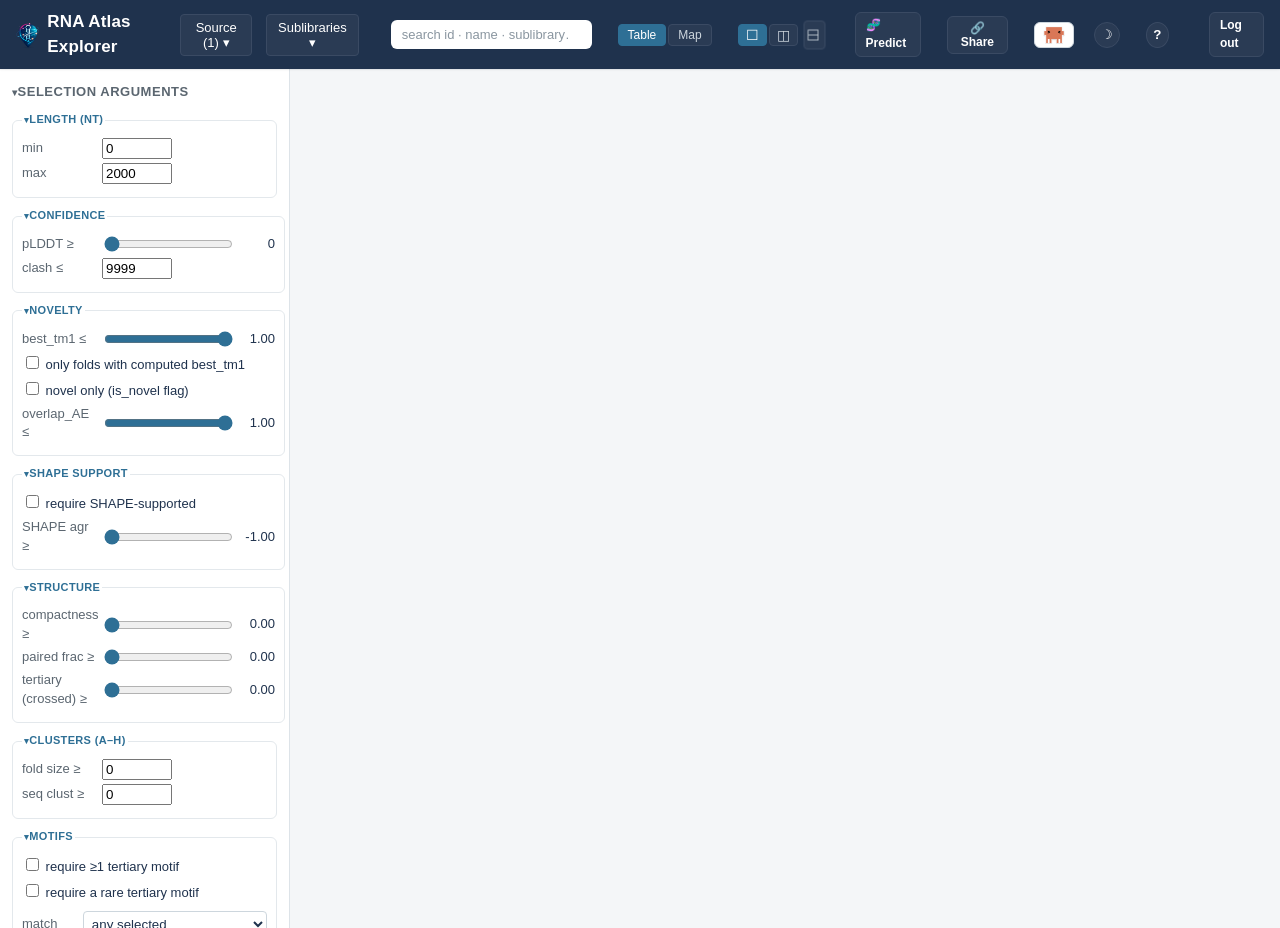
==== commit 13ce806d: "web: Log out button in the header The Atlas landing page had no way to sign out: a plain link to /lo" ====
--- a/web/index.html
+++ b/web/index.html
@@ -57,6 +57,10 @@
   <button id="theme-btn" title="Toggle light / dark theme" aria-label="Toggle light or dark theme">&#9789;</button>
   <button id="help-btn" title="What do the filters & metrics mean?">?</button>
   <span id="count" class="count"></span>
+  <!-- Root-relative on purpose: the session lives in this origin's localStorage, so a visitor on
+       www.rna-atlas.org must sign out on www (an absolute rna-atlas.org link would leave www's
+       session to be resumed). ?logout=1 makes /login clear the session instead of resuming it. -->
+  <a id="logout-btn" href="/login?logout=1" title="Sign out of rna-atlas.org (all RNA Atlas apps)">Log out</a>
 </header>
 
 <div id="layout">
--- a/web/style.css
+++ b/web/style.css
@@ -281,8 +281,8 @@
 #share-btn { margin-left: 12px; font-size: 12px; font-weight: 600; border: 1px solid var(--header-btn-brd); background: var(--header-btn); color: var(--header-fg); cursor: pointer; border-radius: var(--radius); padding: 4px 10px; }
 #share-btn:hover { background: var(--accent); border-color: var(--accent); }
 #share-btn.copied { background: var(--ok); border-color: var(--ok); }
-#inference-btn { margin-left: 12px; font-size: 12px; font-weight: 600; border: 1px solid var(--header-btn-brd); background: var(--header-btn); color: var(--header-fg); cursor: pointer; border-radius: var(--radius); padding: 4px 10px; display: inline-block; text-decoration: none; }
-#inference-btn:hover { background: var(--accent); border-color: var(--accent); transform: translateY(-1px); }
+#inference-btn, #logout-btn { margin-left: 12px; font-size: 12px; font-weight: 600; border: 1px solid var(--header-btn-brd); background: var(--header-btn); color: var(--header-fg); cursor: pointer; border-radius: var(--radius); padding: 4px 10px; display: inline-block; text-decoration: none; }
+#inference-btn:hover, #logout-btn:hover { background: var(--accent); border-color: var(--accent); transform: translateY(-1px); }
 
 /* ---------- scatter map ---------- */
 #tbl.hidden, #mapwrap.hidden, #agent.hidden { display: none !important; }
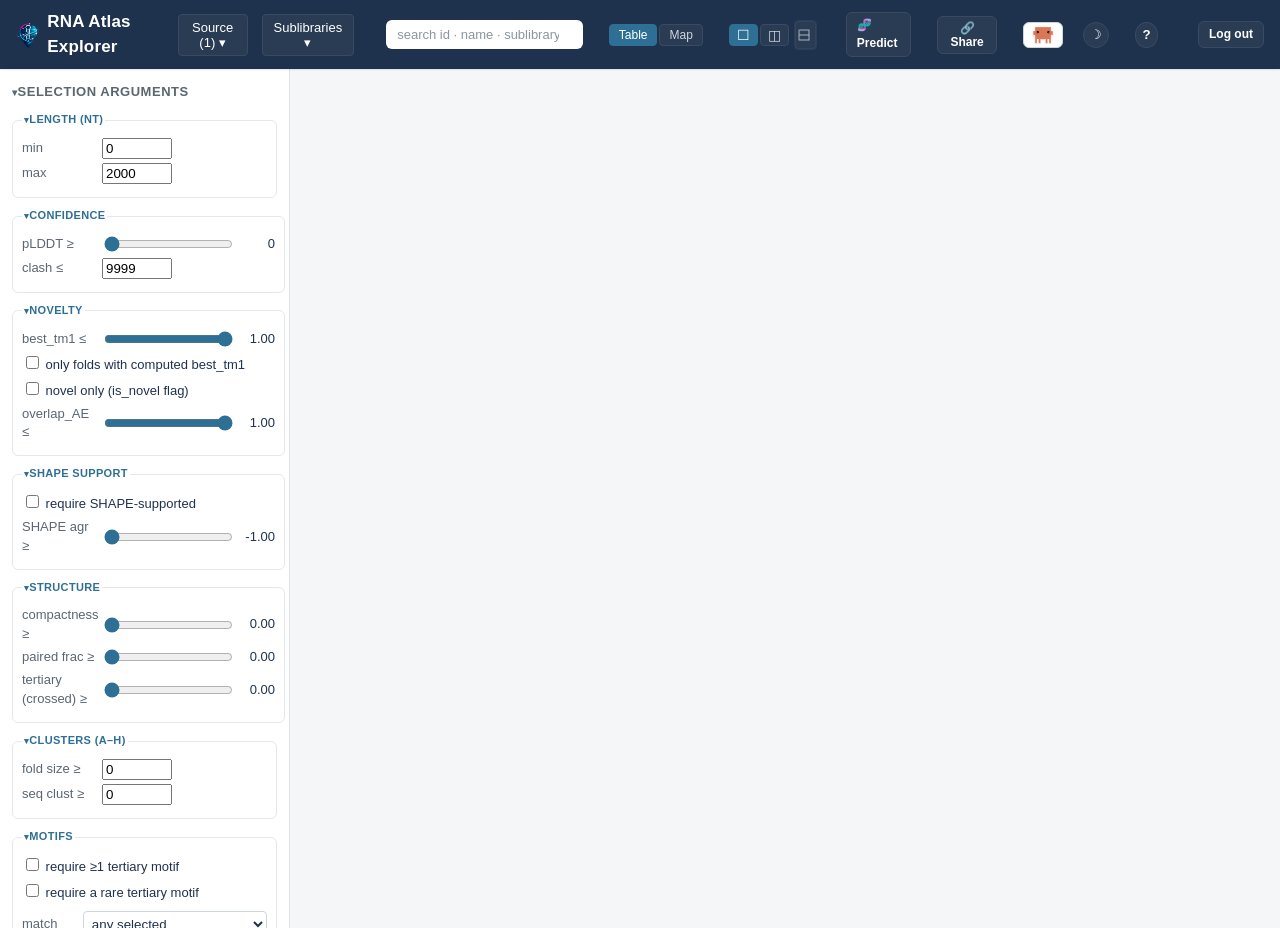
==== commit 72bb39e3: "web: Log out link returns to the Atlas after signing back in Review nit. /login?logout=1 alone left " ====
--- a/web/index.html
+++ b/web/index.html
@@ -59,8 +59,9 @@
   <span id="count" class="count"></span>
   <!-- Root-relative on purpose: the session lives in this origin's localStorage, so a visitor on
        www.rna-atlas.org must sign out on www (an absolute rna-atlas.org link would leave www's
-       session to be resumed). ?logout=1 makes /login clear the session instead of resuming it. -->
-  <a id="logout-btn" href="/login?logout=1" title="Sign out of rna-atlas.org (all RNA Atlas apps)">Log out</a>
+       session to be resumed). ?logout=1 makes /login clear the session instead of resuming it;
+       next=/ sends a visitor who signs straight back in to the Atlas, not the default /inference/. -->
+  <a id="logout-btn" href="/login?logout=1&amp;next=%2F" title="Sign out of rna-atlas.org (all RNA Atlas apps)">Log out</a>
 </header>
 
 <div id="layout">
--- a/web/style.css
+++ b/web/style.css
@@ -283,6 +283,7 @@
 #share-btn.copied { background: var(--ok); border-color: var(--ok); }
 #inference-btn, #logout-btn { margin-left: 12px; font-size: 12px; font-weight: 600; border: 1px solid var(--header-btn-brd); background: var(--header-btn); color: var(--header-fg); cursor: pointer; border-radius: var(--radius); padding: 4px 10px; display: inline-block; text-decoration: none; }
 #inference-btn:hover, #logout-btn:hover { background: var(--accent); border-color: var(--accent); transform: translateY(-1px); }
+#logout-btn { white-space: nowrap; }   /* a two-word label; "Log / out" stacked reads as two controls */
 
 /* ---------- scatter map ---------- */
 #tbl.hidden, #mapwrap.hidden, #agent.hidden { display: none !important; }
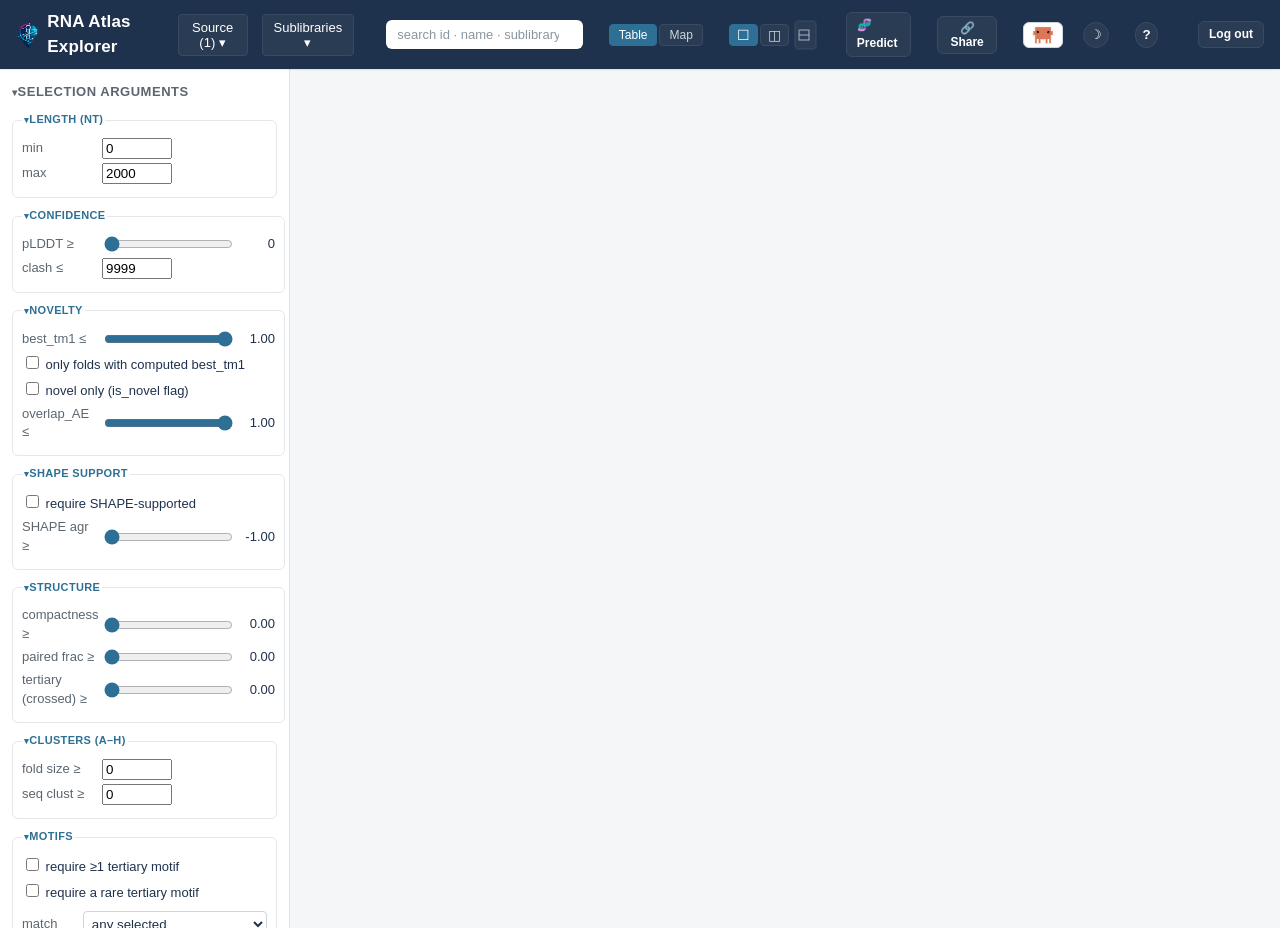
==== commit 7b114429: "T-0140: remove the legacy client-side passcode gate Access to rna-atlas.org is now enforced at the C" ====
--- a/web/index.html
+++ b/web/index.html
@@ -15,18 +15,6 @@
 <script>/* set theme before first paint to avoid a flash */try{if(localStorage.getItem("atlas_theme")==="dark")document.documentElement.setAttribute("data-theme","dark");}catch(e){}</script>
 </head>
 <body>
-<div id="gate" class="hidden">
-  <div class="gate-card">
-    <img class="gate-logo" src="logo_exp.png" alt="RNA Atlas Explorer">
-    <p class="gate-sub">Enter the access passcode.</p>
-    <input id="gate-input" type="password" autocomplete="off" placeholder="passcode">
-    <button id="gate-go">Enter</button>
-    <p id="gate-msg" class="gate-err"></p>
-    <p class="gate-note">Invitation-based access only for now. To get access, reach out to the team:</p>
-    <a class="gate-mail" href="mailto:rhiju@stanford.edu,chaitjo@stanford.edu,zouinkhim@janelia.hhmi.org?subject=RNA%20Atlas%20Explorer%20%E2%80%94%20access%20request&amp;body=Hi%2C%0A%0AI%27d%20like%20to%20request%20access%20to%20the%20RNA%20Atlas%20Explorer.%0A%0AName%3A%0AAffiliation%3A%0A">&#9993; Request access</a>
-  </div>
-</div>
-
 <header>
   <img class="hdr-logo" src="icon.png" alt="">
   <h1>RNA Atlas Explorer</h1>
--- a/web/style.css
+++ b/web/style.css
@@ -256,21 +256,6 @@
 .reactchart-swatch { display: inline-block; width: 10px; height: 10px; margin-right: 4px; border-radius: 2px; vertical-align: -1px; }
 .muted { color: var(--text-faint); }
 
-#gate { position: fixed; inset: 0; background: var(--header-bg); display: flex; align-items: center; justify-content: center; z-index: 100; }
-#gate.hidden { display: none; }
-.gate-card { background: var(--surface); padding: 30px 34px; border-radius: var(--radius-lg); width: 320px; text-align: center; box-shadow: var(--shadow-3); }
-.gate-card h2 { margin: 0 0 2px; font-size: 18px; color: var(--text); }
-.gate-logo { display: block; width: 240px; max-width: 82%; height: auto; margin: 0 auto 12px; }
-.gate-sub { margin: 0 0 14px; color: var(--text-muted); font-size: 13px; }
-.gate-card input { width: 100%; padding: 9px; border: 1px solid var(--border-strong); border-radius: var(--radius); font-size: 14px; background: var(--surface); color: var(--text); }
-.gate-card input:focus { border-color: var(--accent); }
-.gate-card button { width: 100%; padding: 9px; margin-top: 10px; background: var(--accent); color: var(--accent-ink); border: 0; border-radius: var(--radius); cursor: pointer; font-size: 14px; font-weight: 600; }
-.gate-card button:hover { filter: brightness(1.06); }
-.gate-err { color: var(--danger); min-height: 1em; margin: 10px 0 0; font-size: 12px; }
-.gate-note { margin: 18px 0 10px; padding-top: 14px; border-top: 1px solid var(--border-2); color: var(--text-muted); font-size: 12px; line-height: 1.5; }
-.gate-mail { display: inline-block; text-decoration: none; padding: 8px 14px; border: 1px solid var(--accent); color: var(--accent); border-radius: var(--radius); font-size: 13px; font-weight: 600; }
-.gate-mail:hover { background: var(--accent); color: var(--accent-ink); }
-
 /* ---------- view toggle + agent button (header) ---------- */
 #viewctl { margin-left: 12px; display: inline-flex; gap: 2px; }
 #viewctl button { font-size: 12px; border: 1px solid var(--header-btn-brd); background: var(--header-btn); color: var(--header-fg-dim); cursor: pointer; border-radius: var(--radius-sm); padding: 3px 9px; }
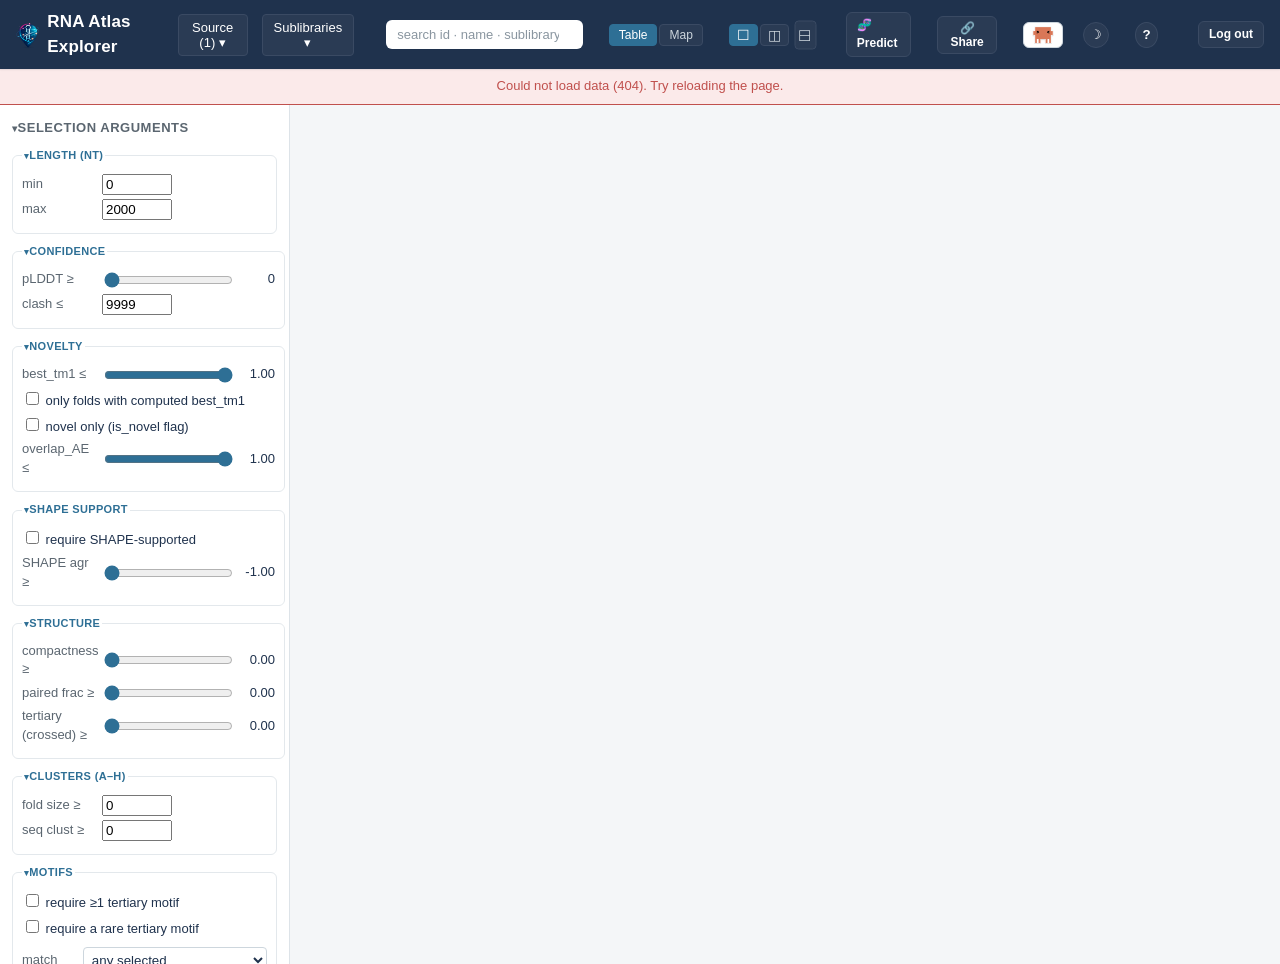
==== commit 5ce848a9: "T-0140 review nits: docs, stale comments, visible load-error banner Docs updated to stop describing " ====
--- a/web/index.html
+++ b/web/index.html
@@ -52,6 +52,8 @@
   <a id="logout-btn" href="/login?logout=1&amp;next=%2F" title="Sign out of rna-atlas.org (all RNA Atlas apps)">Log out</a>
 </header>
 
+<div id="load-error" class="hidden"></div>
+
 <div id="layout">
   <aside id="config">
     <h2>Selection arguments</h2>
--- a/web/style.css
+++ b/web/style.css
@@ -103,6 +103,8 @@
 header h1 { font-size: 17px; margin: 0; font-weight: 600; letter-spacing: .01em; }
 .hdr-logo { height: 30px; width: auto; margin-right: -6px; }
 .universe { font-size: 12px; background: var(--accent); padding: 2px 8px; border-radius: 10px; }
+#load-error { background: var(--danger-soft); color: var(--danger); border-bottom: 1px solid var(--danger); padding: 8px 16px; font-size: 13px; text-align: center; }
+#load-error.hidden { display: none; }
 #sourcewrap { position: relative; }
 #source-btn { font-size: 13px; border: 1px solid var(--header-btn-brd); background: var(--header-btn); color: var(--header-fg); cursor: pointer; border-radius: var(--radius-sm); padding: 5px 11px; }
 #source-btn:hover { background: var(--accent); border-color: var(--accent); }
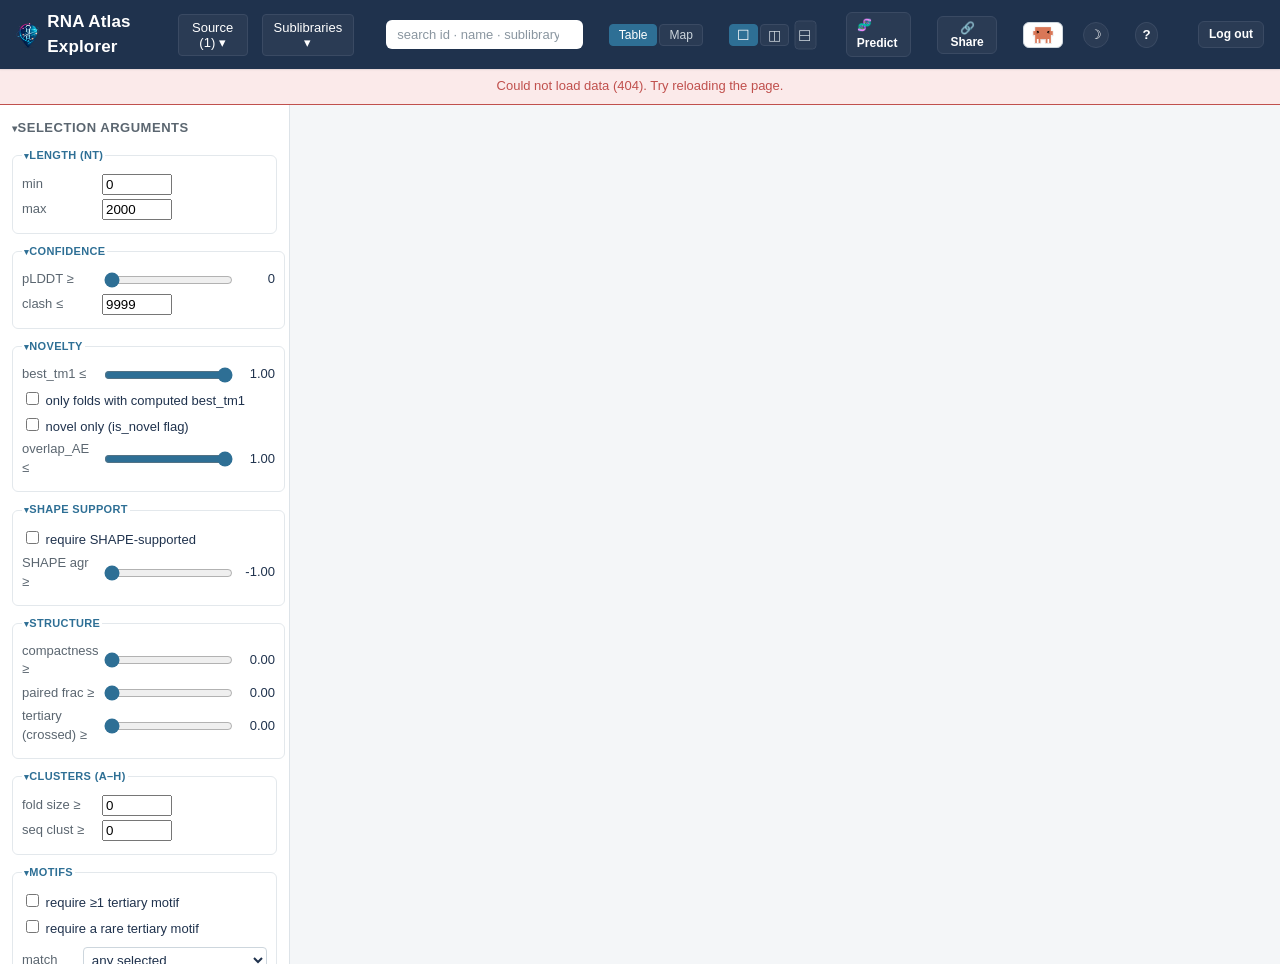
==== commit 1c44afca: "T-0367: Method / Sample / Best-by pickers + compare view for multi-structure datasets A registry ent" ====
--- a/web/index.html
+++ b/web/index.html
@@ -276,6 +276,7 @@
     <dl>
       <dt>3D structure</dt><dd>Interactive cartoon; tertiary-motif residues shown as colored sticks. The <b>3D structure coloring</b> dropdown (Display panel) selects how the cartoon is colored: <b>2A3 / DMS reactivity</b> (blue = protected → red = reactive), <b>pLDDT confidence</b> (blue high → orange low), <b>base pairing</b> (white = paired, light red = unpaired), <b>nucleotide</b> (A/C/G/U palette), or <b>spectrum</b> (5′→3′). Reactivity falls back to spectrum when a fold has no chemical-mapping data. Dock it centered / right / bottom via the header layout buttons.</dd>
       <dt>Tracks</dt><dd>Motif lanes · sequence · DMS · 2A3 reactivity, aligned on the design-sequence position axis.</dd>
+      <dt>Method · Sample · Best by</dt><dd>Shown only for datasets that carry several predictions per design (OpenKnot Round 9: three methods × five samples). <b>Method</b> picks the predictor; <b>Compare</b> shows every method for the same design, side by side with linked cameras or superposed on the design window (<b>overlay</b>, with the C1′ RMSD to the selected method). <b>Sample</b> picks one of the five, or <b>Best</b> by the rule in <b>Best by</b>: agreement between the predicted pairing and the measured 2A3 reactivity (default), the model's ranking score, or mean pLDDT. A design without reactivity falls back to ranking score and a method without a confidence score shows sample 1; the note under the pickers says so.</dd>
     </dl>
   </div>
 </div>
@@ -302,6 +303,15 @@
         <button id="deep-export" title="Download cif + pdb + png + txt as a zip">⤓ Export</button>
         <button id="deep-close" title="Close">&times;</button>
       </div>
+    </div>
+    <!-- T-0367: pickers for datasets whose records carry several structures (registry `multi`). app.js
+         renderMultiBar() fills and shows it; it stays hidden for one-structure datasets. -->
+    <div id="multi-bar" class="hidden">
+      <span class="mb-group"><span class="mb-lab">Method</span><span id="mb-methods" class="vtoggle"></span></span>
+      <span class="mb-group"><span class="mb-lab">Sample</span><span id="mb-samples" class="vtoggle"></span></span>
+      <span class="mb-group"><span class="mb-lab">Best by</span><select id="mb-bestby" class="deep-cby" title="what Best means"></select></span>
+      <span id="mb-cmpmode" class="vtoggle hidden" title="compare layout"><button type="button" data-cmp="side">side by side</button><button type="button" data-cmp="overlay">overlay</button></span>
+      <span id="mb-note" class="mb-note"></span>
     </div>
     <div class="deep-body">
       <div id="viewer3d"></div>
--- a/web/style.css
+++ b/web/style.css
@@ -409,3 +409,18 @@
 @media (prefers-reduced-motion: reduce) {
   * { transition: none !important; animation: none !important; }
 }
+
+/* ---- multi-structure datasets (T-0367): method / sample / best-by pickers + compare overlay legend ---- */
+#multi-bar { display: flex; flex-wrap: wrap; align-items: center; gap: 6px 14px; margin: -2px 0 8px; font-size: 11px; color: var(--text-muted); }
+#multi-bar.hidden { display: none; }
+.mb-group { display: inline-flex; align-items: center; gap: 6px; }
+.mb-lab { font-size: 10px; text-transform: uppercase; letter-spacing: .04em; color: var(--text-faint); }
+#multi-bar .vtoggle button { font-size: 11px; padding: 3px 8px; }
+#multi-bar .vtoggle button + button { border-left: 0; }
+#multi-bar select.deep-cby { margin: 0; }
+.mb-note { flex-basis: 100%; display: flex; flex-wrap: wrap; gap: 3px 12px; font-size: 10.5px; color: var(--text-faint); }
+.mb-note:empty { display: none; }
+.mb-n::before { content: "\2022"; margin-right: 4px; color: var(--accent); }
+.ovl-leg { position: absolute; left: 6px; bottom: 6px; z-index: 2; display: flex; flex-wrap: wrap; gap: 3px 10px; background: rgba(13,17,23,.66); color: #dbe4ee; padding: 3px 6px; border-radius: 4px; font-size: 10px; line-height: 1.2; pointer-events: none; }
+.ovl-leg .leg-sw { margin-right: 3px; }
+#props .mono { font-family: ui-monospace, SFMono-Regular, Menlo, Consolas, monospace; font-size: 10px; word-break: break-all; }
